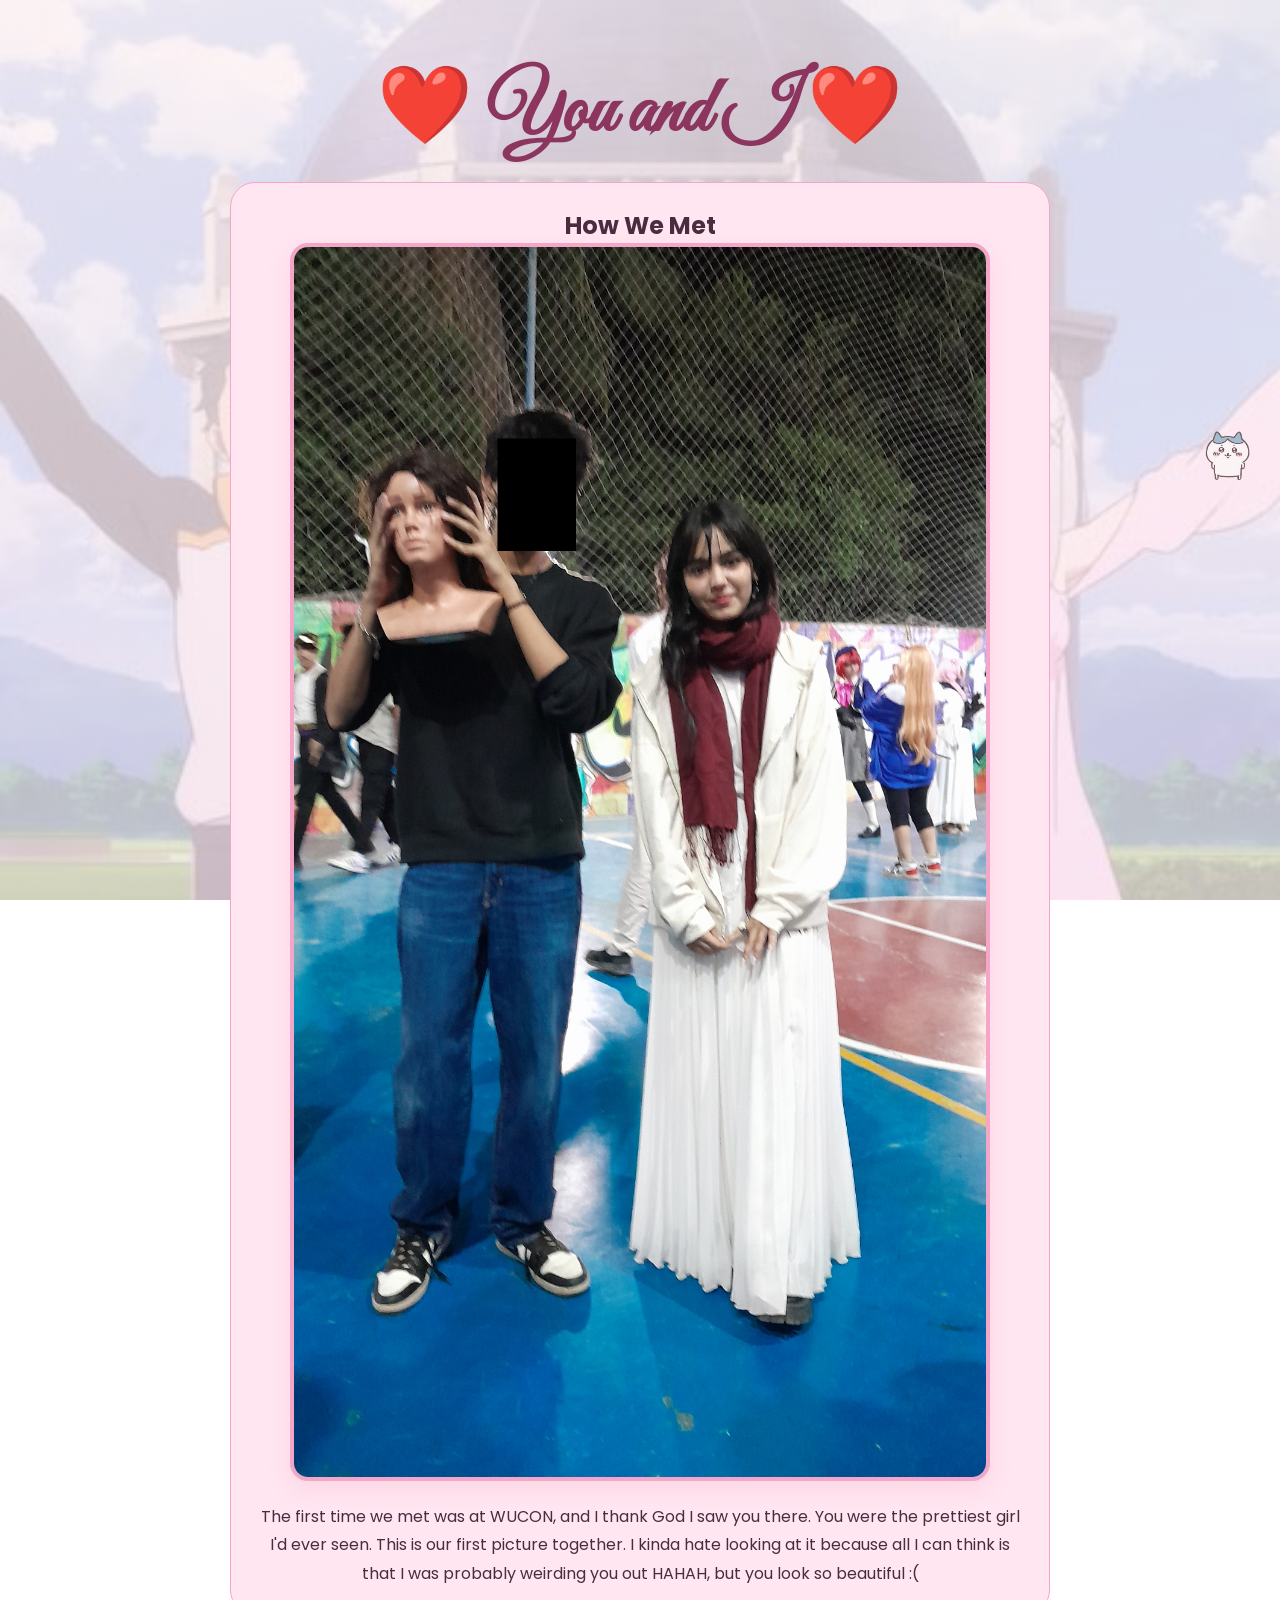
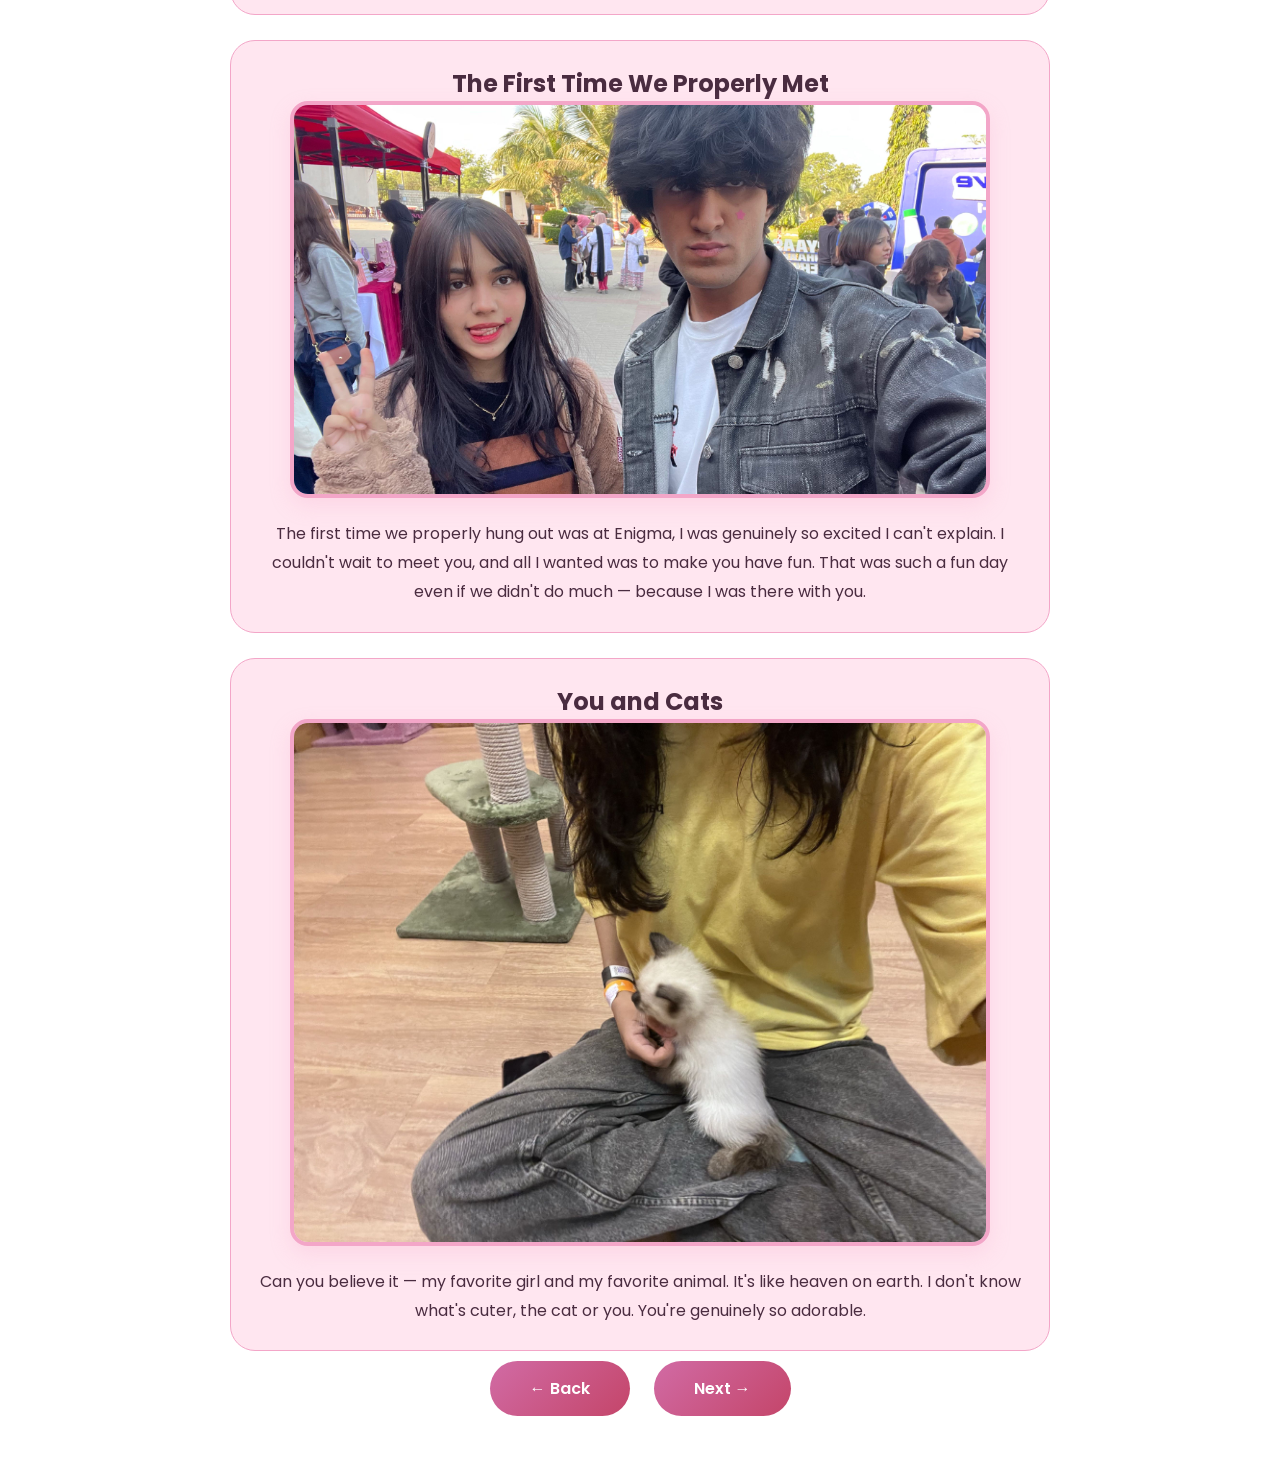
==== page2.html @ 2b9e9f4b "Add files via upload" ====
<!DOCTYPE html>
<html>
<head>
    <title>You and I</title>
    <link rel="stylesheet" href="style.css">
</head>

<body>

<div class="container">

    <h1>❤️ You and I ❤️</h1>

    <!-- SECRET IMAGE -->
<a href="secret.html" class="secret-img">
    <img src="images/hachiware.png" alt="..." />
</a>
    <div class="timeline">

        <!-- CARD 1 -->
        <div class="timeline-card">
            <h2>How We Met</h2>

            <div class="photo-frame">
                <img src="images/us.jpg" alt="Our first picture together">
            </div>

            <p>
                The first time we met was at WUCON, and I thank God I saw you there. You were the prettiest girl I'd ever seen. This is our first picture together. I kinda hate looking at it because all I can think is that I was probably weirding you out HAHAH, but you look so beautiful :(
            </p>
        </div>

        <!-- CARD 2 -->
        <div class="timeline-card">
            <h2>The First Time We Properly Met</h2>

            <div class="photo-frame">
                <img src="images/uss.jpg" alt="Our second picture together">
            </div>

            <p>
                The first time we properly hung out was at Enigma, I was genuinely so excited I can't explain. I couldn't wait to meet you, and all I wanted was to make you have fun. That was such a fun day even if we didn't do much — because I was there with you.
            </p>
        </div>

        <!-- CARD 3 -->
        <div class="timeline-card">
            <h2>You and Cats</h2>

            <div class="photo-frame">
                <img src="images/cat.jpg" alt="You and a cat">
            </div>

            <p>
                Can you believe it — my favorite girl and my favorite animal. It's like heaven on earth. I don't know what's cuter, the cat or you. You're genuinely so adorable.
            </p>
        </div>

    </div>

    <a href="index.html" class="btn">← Back</a>
    <a href="page3.html" class="btn">Next →</a>

</div>

</body>
</html>
---- style.css ----
@import url('https://fonts.googleapis.com/css2?family=Great+Vibes&family=Poppins:wght@300;400;600&display=swap');
@import url('https://fonts.googleapis.com/css2?family=Great+Vibes&family=Poppins:wght@300;400;600&family=Dancing+Script:wght@400;600&display=swap');

*{
margin:0;
padding:0;
box-sizing:border-box;
}

body{
    min-height:100vh;
    overflow-x:hidden;
    font-family:'Poppins',sans-serif;
    color:#4a2c40;

    background:
        linear-gradient(
            rgba(255, 241, 242, 0.75),
            rgba(252, 231, 243, 0.75)
        ),
        url("images/Subaru.jpeg");

    background-size:cover;
    background-position:center;
    background-attachment:fixed;
}

/* =========================
   INDEX PAGE
   ========================= */

.hero{
    display:flex;
    justify-content:center;
    align-items:center;
    min-height:100vh;
}

.glass{
    background:rgba(255, 230, 240, 0.85);
    backdrop-filter:blur(18px);
    padding:40px;
    border-radius:30px;
    max-width:900px;
    text-align:center;

    border:2px solid #f3a6c8;
    box-shadow:0 10px 30px rgba(243, 166, 200, 0.3);
}

.index-photo{
    display:flex;
    justify-content:center;
    align-items:center;

    margin:30px auto;

    background:#ffe6f0;
    border:3px solid #f3a6c8;
    border-radius:25px;

    overflow:hidden;
    width:fit-content;

    box-shadow:0 10px 25px rgba(243, 166, 200, 0.25);
}

.index-photo img{
    display:block;
    width:100%;
    max-width:520px;
    height:auto;
}

/* =========================
   HEADINGS
   ========================= */

h1{
    font-family:'Great Vibes',cursive;
    font-size:4.8rem;
    color:#8b355f;

    display:flex;
    justify-content:center;

    white-space:nowrap;

    margin:20px 0;
}

/* =========================
   BUTTONS
   ========================= */

.btn{
    display:inline-block;
    padding:15px 40px;
    margin:10px;
    background:linear-gradient(135deg,#d16ba5,#c44569);
    color:white;
    text-decoration:none;
    border-radius:50px;
    font-weight:600;
}

/* =========================
   PAGE 2
   ========================= */

/* =========================
   PAGE 2 (SAFE SCOPED FIX)
   ========================= */

.container{
    max-width:900px;
    margin:auto;
    padding:40px;
    text-align:center;
}

.timeline{
    display:flex;
    flex-direction:column;
    gap:25px;
}

.timeline-card{
    background:#ffe6f0;
    padding:25px;
    border-radius:25px;
    border:1px solid #f3a6c8;
}

/* FRAME (FIXED PROPERLY) */
.photo-frame{
    display:inline-block;        /* KEY FIX */
    width:100%;
    max-width:700px;             /* keeps it controlled */
    
    border:4px solid #f3a6c8;
    border-radius:18px;
    overflow:hidden;

    margin:0 auto 15px auto;

    background:#ffe6f0;
    box-shadow:0 8px 20px rgba(243, 166, 200, 0.25);
}

.photo-frame img{
    display:block;               /* removes inline spacing bug */
    width:100%;
    height:auto;                 /* natural ratio */
    object-fit:cover;            /* makes it fill nicely */
}

/* TEXT */
.timeline-card p{
    line-height:1.8;
}

/* =========================
   SECRET IMAGE (PAGE 2)
   ========================= */

/* =========================
   SECRET IMAGE (FINAL FIX)
   ========================= */

/* =========================
   SECRET IMAGE (PROPER CENTER FIX)
   ========================= */

.secret-img{
    position: absolute;
    right: 20px;
    top: 50%;
    transform: translateY(-50%); /* FIXED CENTERING */

    width: 65px;  /* slightly smaller like you wanted */

    display: flex;
    align-items: center;
    justify-content: center;

    z-index: 10;
    opacity: 0.7;

    transition: all 0.3s ease;
}

.secret-img img{
    width: 100%;
    height: auto;
    display: block;

    margin: 0 auto; /* forces perfect centering inside box */

    border-radius: 12px;
    border: 2px solid #f3a6c8;
}

.secret-img:hover{
    opacity: 1;
    transform: translateY(-50%) scale(1.15);
}
/* =========================
   PAGE 3
   ========================= */

.gallery{
    display:grid;
    grid-template-columns:repeat(2, 1fr);
    gap:25px;
}

.memory-card{
    background:#ffe6f0;
    padding:25px;
    border-radius:25px;
    border:1px solid #f3a6c8;
}

.gallery .story-photo{
    width:100%;
    height:360px;
    object-fit:cover;
    border:3px solid #f3a6c8;
    border-radius:16px;
    margin-bottom:15px;
}

/* CENTERED 5th CARD */
.center-card{
    grid-column: 1 / -1;   /* spans full width */
    justify-self: center;  /* centers the card */
    max-width: 500px;      /* keeps it smaller than the grid */
}
/* =========================
   PAGE 4 ENVELOPE
   ========================= */

.envelope{
    display:flex;
    justify-content:center;
    align-items:center;
    margin-top:30px;
}

.envelope-box{
    position:relative;
    width:520px;
    height:360px;

    background:#ffe6f0;
    border:2px solid #f3a6c8;
    border-radius:20px;

    overflow:hidden;
    cursor:pointer;
}

.flap{
    position:absolute;
    top:0;
    left:0;

    width:100%;
    height:100%;

    background:#f3a6c8;
    clip-path:polygon(0 0, 100% 0, 50% 55%);
    transform-origin:top;
    transition:0.8s ease;
    z-index:3;
}

.seal{
    position:absolute;
    top:140px;
    left:50%;
    transform:translateX(-50%);
    width:45px;
    height:45px;
    background:#c44569;
    border-radius:50%;
    display:flex;
    align-items:center;
    justify-content:center;
    color:white;
    font-size:20px;
    z-index:4;
}

.front{
    position:absolute;
    bottom:15px;
    width:100%;
    text-align:center;
    color:#8b355f;
}

.paper{
    position:absolute;
    top:0;
    left:0;
    width:100%;
    height:100%;
    background:white;
    padding:25px;
    text-align:center;
    opacity:0;
    transform:scale(0.95);
    transition:0.8s ease;
    overflow-y:auto;
}

.envelope-box.open .flap{
    transform:rotateX(180deg);
}

.envelope-box.open .paper{
    opacity:1;
    transform:scale(1);
}

.envelope-box.open .front{
    opacity:0;
}

.envelope-box.open .seal{
    opacity:0;
    transform:scale(0.5);
}

p{
    line-height:1.8;
}

.letter .btn{
    margin-top:25px;
}

/* =========================
   LETTER SOFT PINK UPGRADE
   ========================= */

.paper{
    background: #fff0f6; /* soft pink instead of pure white */
}

/* text spacing (optional but makes it cleaner) */
.paper p{
    margin-top:15px;
}

/* IMAGE INSIDE LETTER (PINK FRAME) */
.paper img{
    display:block;
    max-width:100%;
    width:auto;
    height:auto;

    margin:15px auto;

    border:4px solid #f3a6c8;
    border-radius:16px;

    background:#ffe6f0;

    padding:0;              /* 🔥 removes extra “fake frame size” */
    box-sizing:border-box;  /* keeps border tight */

    box-shadow:0 8px 20px rgba(243, 166, 200, 0.25);
}

/* =========================
   PAGE 4 IMAGE FIX (LETTER)
   ========================= */

.paper img{
    max-width:100%;
    width:100%;
    height:auto;
    display:block;
    margin:0 auto;
}
/* =========================
   PAGE 3 TITLE CENTER FIX
   ========================= */

/* =========================
   UNIVERSAL CARD GLOW + HOVER POP
   ========================= */

.timeline-card,
.memory-card,
.glass,
.envelope-box{
    transition: transform 0.3s ease, box-shadow 0.3s ease;
}

/* hover effect */
.timeline-card:hover,
.memory-card:hover,
.glass:hover,
.envelope-box:hover{
    transform: translateY(-6px) scale(1.02);
    box-shadow: 0 15px 35px rgba(243, 166, 200, 0.45);
}

.secret-img img{
    border: none;
    border-radius: 0;
    box-shadow: none;
}

.btn{
    transition: all 0.3s ease;
}

.btn:hover{
    transform: translateY(-3px) scale(1.05);
    box-shadow: 0 10px 20px rgba(193, 69, 105, 0.35);
}

/* =========================
   ENVELOPE SCROLLBAR (PINK + HEART)
   ========================= */

.paper{
    scrollbar-width: thin;                 /* Firefox */
    scrollbar-color: #f3a6c8 #ffe6f0;      /* thumb + track */
}

/* Firefox */
.paper{
    scrollbar-width: thin;
    scrollbar-color: #c44569 #ffe6f0;
}

/* Chrome / Edge / Safari */
.paper::-webkit-scrollbar{
    width: 10px;
}

.paper::-webkit-scrollbar-track{
    background: #ffe6f0;
    border-radius: 10px;
}

.paper::-webkit-scrollbar-thumb{
    background: linear-gradient(180deg, #f3a6c8, #c44569);
    border-radius: 10px;
    border: 2px solid #ffe6f0;
}

.paper::-webkit-scrollbar-thumb:hover{
    background: linear-gradient(180deg, #ff9ecb, #b63a5c);
}
/* Envelope letter handwriting style */
.paper{
    position: absolute;
    top: 0;
    left: 0;
    width: 100%;
    height: 100%;

    background: #fff0f6;

    padding: 25px;
    text-align: center;

    opacity: 0;
    transform: scale(0.95);
    transition: 0.8s ease;

    overflow-y: auto;

    font-family: 'Dancing Script', cursive;
    font-size: 1.3rem;
    line-height: 1.9;
    color: #6b2c4a;

    z-index: 1;
}

/* ===== GLOBAL SCROLLBAR (Chrome / Edge / Safari) ===== */

::-webkit-scrollbar{
    width: 10px;
}

::-webkit-scrollbar-track{
    background: #ffe6f0;
}

::-webkit-scrollbar-thumb{
    background: linear-gradient(180deg, #f3a6c8, #c44569);
    border-radius: 10px;
    border: 2px solid #ffe6f0;
}

::-webkit-scrollbar-thumb:hover{
    background: linear-gradient(180deg, #ff9ecb, #b63a5c);
}
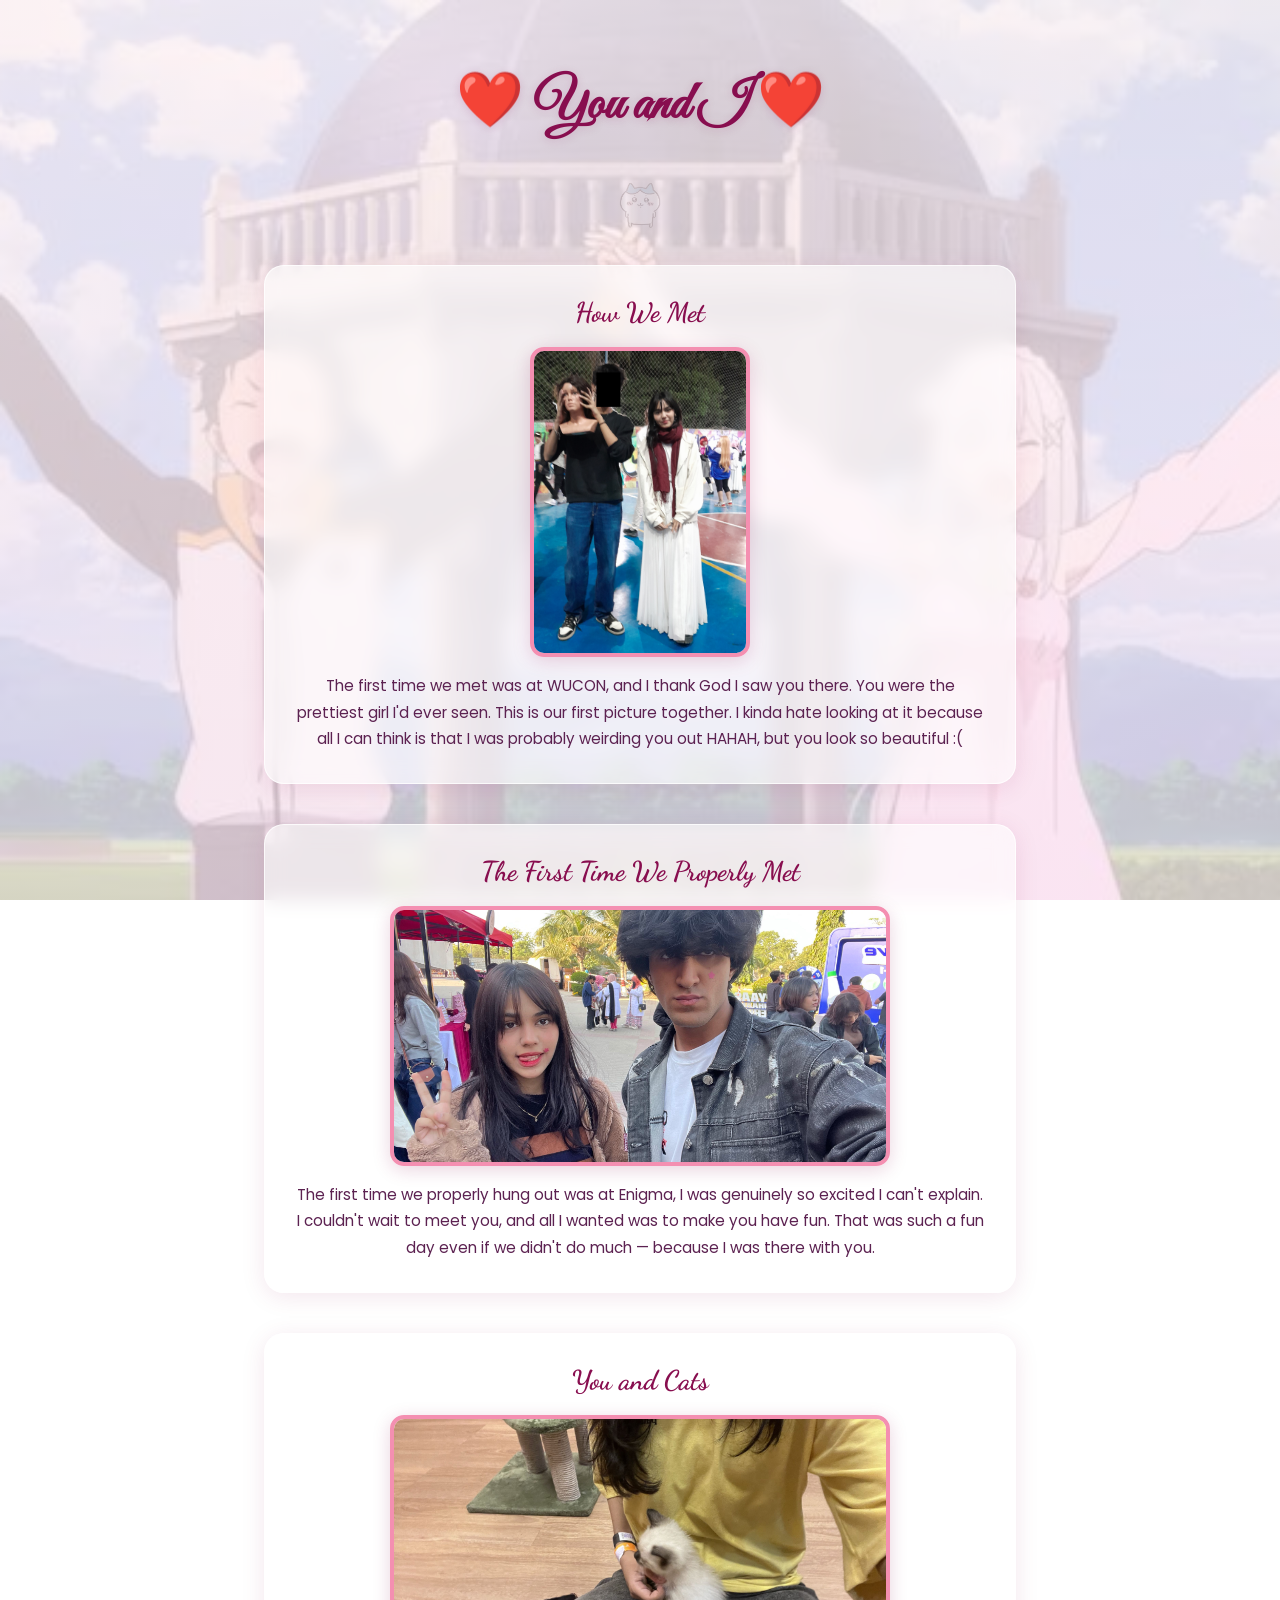
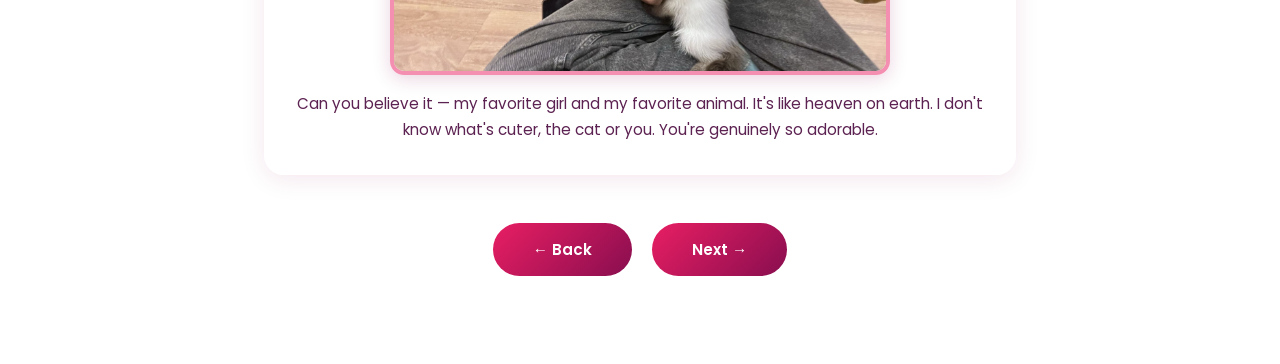
==== commit 09788d7a: "Add files via upload" ====
--- a/page2.html
+++ b/page2.html
@@ -11,17 +11,17 @@
 
     <h1>❤️ You and I ❤️</h1>
 
-    <!-- SECRET IMAGE -->
-<a href="secret.html" class="secret-img">
-    <img src="images/hachiware.png" alt="..." />
-</a>
+    <a href="secret.html" class="secret-img">
+        <img src="images/hachiware.png" alt="..." />
+    </a>
+
     <div class="timeline">
 
         <!-- CARD 1 -->
         <div class="timeline-card">
             <h2>How We Met</h2>
 
-            <div class="photo-frame">
+            <div class="photo-frame portrait">
                 <img src="images/us.jpg" alt="Our first picture together">
             </div>
 
@@ -34,7 +34,7 @@
         <div class="timeline-card">
             <h2>The First Time We Properly Met</h2>
 
-            <div class="photo-frame">
+            <div class="photo-frame landscape">
                 <img src="images/uss.jpg" alt="Our second picture together">
             </div>
 
@@ -47,7 +47,7 @@
         <div class="timeline-card">
             <h2>You and Cats</h2>
 
-            <div class="photo-frame">
+            <div class="photo-frame landscape">
                 <img src="images/cat.jpg" alt="You and a cat">
             </div>
 
--- a/style.css
+++ b/style.css
@@ -1,507 +1,676 @@
-@import url('https://fonts.googleapis.com/css2?family=Great+Vibes&family=Poppins:wght@300;400;600&display=swap');
-@import url('https://fonts.googleapis.com/css2?family=Great+Vibes&family=Poppins:wght@300;400;600&family=Dancing+Script:wght@400;600&display=swap');
-
-*{
-margin:0;
-padding:0;
-box-sizing:border-box;
-}
-
-body{
-    min-height:100vh;
-    overflow-x:hidden;
-    font-family:'Poppins',sans-serif;
-    color:#4a2c40;
-
-    background:
-        linear-gradient(
-            rgba(255, 241, 242, 0.75),
-            rgba(252, 231, 243, 0.75)
-        ),
-        url("images/Subaru.jpeg");
-
-    background-size:cover;
-    background-position:center;
-    background-attachment:fixed;
-}
-
-/* =========================
-   INDEX PAGE
-   ========================= */
-
-.hero{
-    display:flex;
-    justify-content:center;
-    align-items:center;
-    min-height:100vh;
-}
-
-.glass{
-    background:rgba(255, 230, 240, 0.85);
-    backdrop-filter:blur(18px);
-    padding:40px;
-    border-radius:30px;
-    max-width:900px;
-    text-align:center;
-
-    border:2px solid #f3a6c8;
-    box-shadow:0 10px 30px rgba(243, 166, 200, 0.3);
-}
-
-.index-photo{
-    display:flex;
-    justify-content:center;
-    align-items:center;
-
-    margin:30px auto;
-
-    background:#ffe6f0;
-    border:3px solid #f3a6c8;
-    border-radius:25px;
-
-    overflow:hidden;
-    width:fit-content;
-
-    box-shadow:0 10px 25px rgba(243, 166, 200, 0.25);
-}
-
-.index-photo img{
-    display:block;
-    width:100%;
-    max-width:520px;
-    height:auto;
-}
-
-/* =========================
-   HEADINGS
-   ========================= */
-
-h1{
-    font-family:'Great Vibes',cursive;
-    font-size:4.8rem;
-    color:#8b355f;
-
-    display:flex;
-    justify-content:center;
-
-    white-space:nowrap;
-
-    margin:20px 0;
-}
-
-/* =========================
-   BUTTONS
-   ========================= */
-
-.btn{
-    display:inline-block;
-    padding:15px 40px;
-    margin:10px;
-    background:linear-gradient(135deg,#d16ba5,#c44569);
-    color:white;
-    text-decoration:none;
-    border-radius:50px;
-    font-weight:600;
-}
-
-/* =========================
-   PAGE 2
-   ========================= */
-
-/* =========================
-   PAGE 2 (SAFE SCOPED FIX)
-   ========================= */
-
-.container{
-    max-width:900px;
-    margin:auto;
-    padding:40px;
-    text-align:center;
-}
-
-.timeline{
-    display:flex;
-    flex-direction:column;
-    gap:25px;
-}
-
-.timeline-card{
-    background:#ffe6f0;
-    padding:25px;
-    border-radius:25px;
-    border:1px solid #f3a6c8;
-}
-
-/* FRAME (FIXED PROPERLY) */
-.photo-frame{
-    display:inline-block;        /* KEY FIX */
-    width:100%;
-    max-width:700px;             /* keeps it controlled */
-    
-    border:4px solid #f3a6c8;
-    border-radius:18px;
-    overflow:hidden;
-
-    margin:0 auto 15px auto;
-
-    background:#ffe6f0;
-    box-shadow:0 8px 20px rgba(243, 166, 200, 0.25);
-}
-
-.photo-frame img{
-    display:block;               /* removes inline spacing bug */
-    width:100%;
-    height:auto;                 /* natural ratio */
-    object-fit:cover;            /* makes it fill nicely */
-}
-
-/* TEXT */
-.timeline-card p{
-    line-height:1.8;
-}
-
-/* =========================
-   SECRET IMAGE (PAGE 2)
-   ========================= */
-
-/* =========================
-   SECRET IMAGE (FINAL FIX)
-   ========================= */
-
-/* =========================
-   SECRET IMAGE (PROPER CENTER FIX)
-   ========================= */
-
-.secret-img{
-    position: absolute;
+@import url('https://fonts.googleapis.com/css2?family=Great+Vibes&family=Dancing+Script:wght@500;700&family=Poppins:wght@400;600&display=swap');
+
+* { margin: 0; padding: 0; box-sizing: border-box; }
+
+body {
+  min-height: 100vh;
+  overflow-x: hidden;
+  font-family: 'Poppins', sans-serif;
+  color: #4a2c40;
+  background:
+    linear-gradient(rgba(255,241,242,0.78), rgba(252,231,243,0.78)),
+    url("images/Subaru.jpeg");
+  background-size: cover;
+  background-position: center;
+  background-attachment: fixed;
+}
+
+/* ── HERO (index + page5) ── */
+.hero {
+  min-height: 100vh;
+  display: flex;
+  align-items: center;
+  justify-content: center;
+}
+
+.glass {
+  background: rgba(255, 255, 255, 0.55);
+  backdrop-filter: blur(14px);
+  border: 1.5px solid rgba(255,255,255,0.7);
+  border-radius: 24px;
+  padding: 48px 52px;
+  max-width: 480px;
+  width: 90%;
+  text-align: center;
+  box-shadow: 0 8px 40px rgba(136,14,79,0.13);
+  display: flex;
+  flex-direction: column;
+  align-items: center;
+  gap: 20px;
+  transition: transform 0.3s ease, box-shadow 0.3s ease;
+}
+
+.glass:hover {
+  transform: translateY(-6px);
+  box-shadow: 0 12px 40px rgba(136,14,79,0.22), 0 0 30px rgba(233,30,99,0.12);
+}
+
+.glass h1 {
+  font-family: 'Great Vibes', cursive;
+  font-size: 3.2rem;
+  color: #880e4f;
+  text-shadow: 0 2px 10px rgba(136,14,79,0.15);
+  white-space: nowrap;
+}
+
+.glass h2 {
+  font-family: 'Dancing Script', cursive;
+  font-size: 1.5rem;
+  color: #c2185b;
+}
+
+.glass p {
+  font-size: 1rem;
+  line-height: 1.7;
+  color: #5c2251;
+}
+
+.quote {
+  font-family: 'Dancing Script', cursive;
+  font-size: 1.3rem;
+  color: #880e4f;
+}
+
+/* index center photo */
+.index-photo {
+  width: 200px;
+  height: 200px;
+  border-radius: 50%;
+  overflow: hidden;
+  border: 4px solid #f48fb1;
+  box-shadow: 0 4px 20px rgba(136,14,79,0.2);
+}
+
+.index-photo img {
+  width: 100%;
+  height: 100%;
+  object-fit: cover;
+}
+
+/* ── CONTAINER (page2, page3) ── */
+.container {
+  max-width: 800px;
+  margin: 0 auto;
+  padding: 40px 24px 80px;
+  text-align: center;
+}
+
+.container h1 {
+  font-family: 'Great Vibes', cursive;
+  font-size: 3.4rem;
+  color: #880e4f;
+  margin-bottom: 30px;
+  text-shadow: 0 2px 10px rgba(136,14,79,0.15);
+}
+
+/* ── TIMELINE (page2) ── */
+.timeline {
+  display: flex;
+  flex-direction: column;
+  gap: 40px;
+  margin-bottom: 40px;
+}
+
+.timeline-card {
+  background: rgba(255,255,255,0.6);
+  backdrop-filter: blur(10px);
+  border: 1.5px solid rgba(255,255,255,0.75);
+  border-radius: 20px;
+  padding: 30px;
+  box-shadow: 0 4px 24px rgba(136,14,79,0.1);
+  text-align: center;
+  transition: transform 0.3s ease, box-shadow 0.3s ease;
+}
+
+.timeline-card:hover {
+  transform: translateY(-6px);
+  box-shadow: 0 12px 40px rgba(136,14,79,0.22), 0 0 30px rgba(233,30,99,0.12);
+}
+
+.timeline-card h2 {
+  font-family: 'Dancing Script', cursive;
+  font-size: 1.7rem;
+  color: #880e4f;
+  margin-bottom: 18px;
+}
+
+.timeline-card p {
+  font-size: 0.95rem;
+  line-height: 1.75;
+  color: #5c2251;
+  margin-top: 16px;
+}
+
+/* portrait frame — tall images (us.jpg) */
+.photo-frame.portrait {
+  width: 220px;
+  height: 310px;
+  margin: 0 auto;
+  border-radius: 14px;
+  overflow: hidden;
+  border: 4px solid #f48fb1;
+  box-shadow: 0 4px 18px rgba(136,14,79,0.18);
+}
+
+/* landscape frame — wide images (uss.jpg, cat.jpg) */
+.photo-frame.landscape {
+  width: 100%;
+  max-width: 500px;
+  height: 260px;
+  margin: 0 auto;
+  border-radius: 14px;
+  overflow: hidden;
+  border: 4px solid #f48fb1;
+  box-shadow: 0 4px 18px rgba(136,14,79,0.18);
+}
+
+.photo-frame img {
+  width: 100%;
+  height: 100%;
+  object-fit: cover;
+}
+
+/* secret hachiware link */
+.secret-img {
+  display: block;
+  margin: 0 auto 28px;
+  width: 60px;
+  opacity: 0.15;
+  transition: opacity 0.3s;
+}
+.secret-img:hover { opacity: 0.5; }
+.secret-img img { width: 100%; }
+
+/* ── GALLERY (page3) ── */
+.gallery {
+  display: grid;
+  grid-template-columns: repeat(2, 1fr);
+  gap: 28px;
+  margin-bottom: 40px;
+}
+
+.memory-card {
+  background: rgba(255,255,255,0.6);
+  backdrop-filter: blur(10px);
+  border: 1.5px solid rgba(255,255,255,0.75);
+  border-radius: 20px;
+  padding: 20px;
+  box-shadow: 0 4px 24px rgba(136,14,79,0.1);
+  text-align: center;
+  display: flex;
+  flex-direction: column;
+  align-items: center;
+  gap: 14px;
+  transition: transform 0.3s ease, box-shadow 0.3s ease;
+}
+
+.memory-card:hover {
+  transform: translateY(-6px);
+  box-shadow: 0 12px 40px rgba(136,14,79,0.22), 0 0 30px rgba(233,30,99,0.12);
+}
+
+.center-card {
+  grid-column: 1 / -1;
+}
+
+.story-photo {
+  width: 100%;
+  max-width: 260px;
+  height: 300px;
+  object-fit: cover;
+  object-position: top;
+  border-radius: 12px;
+  border: 3px solid #f48fb1;
+  box-shadow: 0 4px 14px rgba(136,14,79,0.15);
+  display: block;
+  margin: 0 auto;
+}
+
+.center-card .story-photo {
+  max-width: 420px;
+  height: 420px;
+}
+
+.memory-card p {
+  font-size: 0.9rem;
+  line-height: 1.7;
+  color: #5c2251;
+}
+
+/* ── SHARED H1 (page4) ── */
+h1 {
+  font-family: 'Great Vibes', cursive;
+  font-size: 4.8rem;
+  color: #880e4f;
+  text-align: center;
+  margin: 28px 0 0;
+  text-shadow: 0 2px 10px rgba(136,14,79,0.15);
+}
+
+/* ── BUTTONS ── */
+.btn {
+  display: inline-block;
+  padding: 15px 40px;
+  margin: 8px;
+  background: linear-gradient(135deg, #e91e63, #880e4f);
+  color: white;
+  text-decoration: none;
+  border-radius: 50px;
+  font-weight: 600;
+  font-size: 0.95rem;
+  transition: transform 0.2s, box-shadow 0.2s;
+}
+.btn:hover {
+  transform: translateY(-3px);
+  box-shadow: 0 10px 24px rgba(136,14,79,0.35);
+}
+
+/* ── PAGE 4 ENVELOPE ── */
+.scene {
+  display: flex;
+  flex-direction: column;
+  align-items: center;
+  margin-top: 360px;
+  margin-bottom: 60px;
+}
+
+.env-outer {
+  position: relative;
+  width: 480px;
+  height: 300px;
+  cursor: pointer;
+  overflow: hidden;
+}
+
+.letter {
+  position: absolute;
+  left: 30px;
+  right: 30px;
+  bottom: 0;
+  height: 380px;
+  z-index: 1;
+  transform: translateY(calc(100% - 300px));
+  transition: none;
+  border-radius: 5px 5px 0 0;
+  background: #fffdf7;
+  box-shadow: 0 -2px 20px rgba(0,0,0,0.12);
+  overflow: hidden;
+}
+
+.letter.animating {
+  transition: transform 1s cubic-bezier(0.34, 1.1, 0.64, 1);
+}
+
+.letter::before {
+  content: '';
+  position: absolute;
+  inset: 0;
+  background-image: repeating-linear-gradient(
+    transparent 0px, transparent 31px,
+    #e8d5e8 31px, #e8d5e8 32px
+  );
+  background-position: 0 44px;
+  pointer-events: none;
+}
+
+.letter::after {
+  content: '';
+  position: absolute;
+  top: 0; bottom: 0; left: 52px;
+  width: 1.5px;
+  background: rgba(233,30,99,0.18);
+  pointer-events: none;
+}
+
+.letter-content {
+  position: absolute;
+  inset: 0;
+  padding: 18px 20px 20px 64px;
+  font-family: 'Dancing Script', cursive;
+  font-size: 16.5px;
+  line-height: 2;
+  color: #4a1942;
+  display: flex;
+  flex-direction: column;
+  gap: 8px;
+}
+
+.letter-content .salutation {
+  font-size: 22px;
+  font-weight: 700;
+  color: #880e4f;
+  line-height: 1.4;
+}
+
+.letter-content .body {
+  font-size: 16px;
+  line-height: 2;
+  color: #5c2251;
+}
+
+.letter-content .sign {
+  font-size: 18px;
+  font-weight: 700;
+  color: #880e4f;
+  margin-top: 4px;
+}
+
+.letter-photo {
+  width: 110px;
+  height: 95px;
+  border-radius: 8px;
+  border: 3px solid #f48fb1;
+  object-fit: cover;
+  align-self: center;
+  box-shadow: 0 4px 12px rgba(136,14,79,0.2);
+}
+
+.env-body {
+  position: absolute;
+  inset: 0;
+  z-index: 2;
+  border-radius: 6px;
+  background: linear-gradient(170deg, #f7efe0 0%, #eee0c5 50%, #e4d0a8 100%);
+  box-shadow:
+    0 4px 0 #c8a96e,
+    0 8px 0 #b8944e,
+    0 12px 40px rgba(0,0,0,0.25),
+    0 30px 70px rgba(0,0,0,0.12),
+    inset 0 1px 0 rgba(255,255,255,0.6);
+}
+
+.env-body::before {
+  content: '';
+  position: absolute;
+  inset: 0;
+  border-radius: 6px;
+  background:
+    linear-gradient(135deg, transparent 49%, rgba(0,0,0,0.055) 49%, rgba(0,0,0,0.055) 51%, transparent 51%),
+    linear-gradient(225deg, transparent 49%, rgba(0,0,0,0.055) 49%, rgba(0,0,0,0.055) 51%, transparent 51%);
+  pointer-events: none;
+}
+
+.env-left {
+  position: absolute;
+  top: 0; left: 0; bottom: 0;
+  width: 0; height: 0;
+  border-top: 150px solid transparent;
+  border-bottom: 150px solid transparent;
+  border-left: 205px solid rgba(200,170,100,0.25);
+  z-index: 1;
+}
+.env-right {
+  position: absolute;
+  top: 0; right: 0; bottom: 0;
+  width: 0; height: 0;
+  border-top: 150px solid transparent;
+  border-bottom: 150px solid transparent;
+  border-right: 205px solid rgba(160,130,70,0.2);
+  z-index: 1;
+}
+.env-bottom {
+  position: absolute;
+  bottom: 0; left: 0;
+  width: 0; height: 0;
+  border-left: 240px solid transparent;
+  border-right: 240px solid transparent;
+  border-bottom: 165px solid rgba(180,145,80,0.3);
+  z-index: 1;
+}
+
+.stamp {
+  position: absolute;
+  top: 12px; right: 14px;
+  width: 48px; height: 56px;
+  background: linear-gradient(135deg, #fce4ec, #f8bbd0);
+  border: 2.5px solid #f48fb1;
+  border-radius: 2px;
+  display: flex;
+  align-items: center;
+  justify-content: center;
+  font-size: 22px;
+  z-index: 3;
+  box-shadow: inset 0 0 0 3px rgba(255,255,255,0.75), 0 1px 4px rgba(0,0,0,0.15);
+}
+.stamp::before {
+  content: '';
+  position: absolute;
+  inset: -6px;
+  border: 5px dotted rgba(244,143,177,0.45);
+  border-radius: 3px;
+}
+
+.flap {
+  position: absolute;
+  top: 0; left: 0;
+  width: 100%;
+  height: 175px;
+  z-index: 4;
+  transform-origin: top center;
+  transition: transform 0.7s cubic-bezier(0.4, 0, 0.2, 1), opacity 0.7s ease;
+}
+
+.flap-face {
+  position: absolute;
+  inset: 0;
+  clip-path: polygon(0 0, 100% 0, 50% 100%);
+}
+
+.flap-front {
+  background: linear-gradient(165deg, #f0e4c4 0%, #e8d8a8 60%, #dcc888 100%);
+}
+
+.flap-back { display: none; }
+
+.seal {
+  position: absolute;
+  top: 150px;
+  left: 50%;
+  transform: translateX(-50%);
+  width: 56px; height: 56px;
+  background: radial-gradient(circle at 38% 35%, #e91e63, #880e4f);
+  border-radius: 50%;
+  display: flex;
+  align-items: center;
+  justify-content: center;
+  font-size: 24px;
+  z-index: 5;
+  box-shadow: 0 4px 14px rgba(136,14,79,0.5), 0 0 0 3px rgba(136,14,79,0.18);
+  transition: transform 0.35s ease, opacity 0.3s ease;
+}
+
+.env-outer.open .flap {
+  transform: scaleY(0);
+  opacity: 0;
+}
+
+.env-outer.open .seal {
+  transform: translateX(-50%) scale(0.2) translateY(-30px) rotate(25deg);
+  opacity: 0;
+}
+
+@keyframes shake {
+  0%,100% { transform: rotate(0); }
+  20% { transform: rotate(-1.8deg) translateX(-5px); }
+  40% { transform: rotate(1.8deg) translateX(5px); }
+  60% { transform: rotate(-1deg) translateX(-3px); }
+  80% { transform: rotate(1deg) translateX(3px); }
+}
+.env-outer.shaking { animation: shake 0.45s ease; }
+
+.hint {
+  margin-top: 24px;
+  font-family: 'Dancing Script', cursive;
+  font-size: 19px;
+  color: #880e4f;
+  opacity: 0.75;
+  transition: opacity 0.4s;
+  user-select: none;
+}
+
+.nav {
+  margin-top: 40px;
+  text-align: center;
+  display: flex;
+  justify-content: center;
+  gap: 12px;
+}
+
+/* ── SCROLLBAR ── */
+::-webkit-scrollbar { width: 10px; }
+::-webkit-scrollbar-track { background: #fce4ec; }
+::-webkit-scrollbar-thumb {
+  background: linear-gradient(180deg, #f48fb1, #880e4f);
+  border-radius: 10px;
+  border: 2px solid #fce4ec;
+}
+
+/* ── MOBILE RESPONSIVE ── */
+@media (max-width: 600px) {
+
+  /* GLASS CARD (index + page5) */
+  .glass {
+    padding: 32px 24px;
+    max-width: 95%;
+  }
+  .glass h1 {
+    font-size: 2.4rem;
+    white-space: normal;
+  }
+  .glass h2 {
+    font-size: 1.2rem;
+  }
+
+  /* INDEX PHOTO */
+  .index-photo {
+    width: 160px;
+    height: 160px;
+  }
+
+  /* CONTAINER (page2, page3) */
+  .container {
+    padding: 28px 16px 60px;
+  }
+  .container h1 {
+    font-size: 2.4rem;
+    margin-bottom: 20px;
+  }
+
+  /* TIMELINE CARDS (page2) */
+  .timeline-card h2 {
+    font-size: 1.4rem;
+  }
+  .photo-frame.portrait {
+    width: 180px;
+    height: 250px;
+  }
+  .photo-frame.landscape {
+    height: 200px;
+  }
+
+  /* GALLERY (page3) */
+  .gallery {
+    grid-template-columns: 1fr;
+    gap: 20px;
+  }
+  .center-card {
+    grid-column: 1;
+  }
+  .story-photo {
+    max-width: 100%;
+    height: 260px;
+  }
+  .center-card .story-photo {
+    max-width: 100%;
+    height: 300px;
+  }
+
+  /* PAGE 4 ENVELOPE */
+  h1 {
+    font-size: 3rem;
+    margin: 20px 16px 0;
+  }
+  .scene {
+    margin-top: 260px;
+    margin-bottom: 40px;
+    padding: 0 16px;
+  }
+  .env-outer {
+    width: 320px;
+    height: 200px;
+  }
+  .letter {
+    left: 20px;
     right: 20px;
-    top: 50%;
-    transform: translateY(-50%); /* FIXED CENTERING */
-
-    width: 65px;  /* slightly smaller like you wanted */
-
-    display: flex;
+    height: 320px;
+    transform: translateY(calc(100% - 200px));
+  }
+  .env-left {
+    border-top-width: 100px;
+    border-bottom-width: 100px;
+    border-left-width: 136px;
+  }
+  .env-right {
+    border-top-width: 100px;
+    border-bottom-width: 100px;
+    border-right-width: 136px;
+  }
+  .env-bottom {
+    border-left-width: 160px;
+    border-right-width: 160px;
+    border-bottom-width: 110px;
+  }
+  .flap {
+    height: 116px;
+  }
+  .seal {
+    top: 100px;
+    width: 44px;
+    height: 44px;
+    font-size: 20px;
+  }
+  .letter-content {
+    padding: 14px 14px 14px 20px;
+    font-size: 14px;
+    line-height: 1.8;
+  }
+  .letter-content .salutation {
+    font-size: 18px;
+  }
+  .letter-content .body {
+    font-size: 13.5px;
+  }
+  .letter::after { display: none; }
+  .letter::before { background-position: 0 36px; }
+  .letter-photo {
+    width: 90px;
+    height: 76px;
+  }
+  .nav {
+    flex-direction: column;
     align-items: center;
-    justify-content: center;
-
-    z-index: 10;
-    opacity: 0.7;
-
-    transition: all 0.3s ease;
-}
-
-.secret-img img{
-    width: 100%;
-    height: auto;
-    display: block;
-
-    margin: 0 auto; /* forces perfect centering inside box */
-
-    border-radius: 12px;
-    border: 2px solid #f3a6c8;
-}
-
-.secret-img:hover{
-    opacity: 1;
-    transform: translateY(-50%) scale(1.15);
-}
-/* =========================
-   PAGE 3
-   ========================= */
-
-.gallery{
-    display:grid;
-    grid-template-columns:repeat(2, 1fr);
-    gap:25px;
-}
-
-.memory-card{
-    background:#ffe6f0;
-    padding:25px;
-    border-radius:25px;
-    border:1px solid #f3a6c8;
-}
-
-.gallery .story-photo{
-    width:100%;
-    height:360px;
-    object-fit:cover;
-    border:3px solid #f3a6c8;
-    border-radius:16px;
-    margin-bottom:15px;
-}
-
-/* CENTERED 5th CARD */
-.center-card{
-    grid-column: 1 / -1;   /* spans full width */
-    justify-self: center;  /* centers the card */
-    max-width: 500px;      /* keeps it smaller than the grid */
-}
-/* =========================
-   PAGE 4 ENVELOPE
-   ========================= */
-
-.envelope{
-    display:flex;
-    justify-content:center;
-    align-items:center;
-    margin-top:30px;
-}
-
-.envelope-box{
-    position:relative;
-    width:520px;
-    height:360px;
-
-    background:#ffe6f0;
-    border:2px solid #f3a6c8;
-    border-radius:20px;
-
-    overflow:hidden;
-    cursor:pointer;
-}
-
-.flap{
-    position:absolute;
-    top:0;
-    left:0;
-
-    width:100%;
-    height:100%;
-
-    background:#f3a6c8;
-    clip-path:polygon(0 0, 100% 0, 50% 55%);
-    transform-origin:top;
-    transition:0.8s ease;
-    z-index:3;
-}
-
-.seal{
-    position:absolute;
-    top:140px;
-    left:50%;
-    transform:translateX(-50%);
-    width:45px;
-    height:45px;
-    background:#c44569;
-    border-radius:50%;
-    display:flex;
-    align-items:center;
-    justify-content:center;
-    color:white;
-    font-size:20px;
-    z-index:4;
-}
-
-.front{
-    position:absolute;
-    bottom:15px;
-    width:100%;
-    text-align:center;
-    color:#8b355f;
-}
-
-.paper{
-    position:absolute;
-    top:0;
-    left:0;
-    width:100%;
-    height:100%;
-    background:white;
-    padding:25px;
-    text-align:center;
-    opacity:0;
-    transform:scale(0.95);
-    transition:0.8s ease;
-    overflow-y:auto;
-}
-
-.envelope-box.open .flap{
-    transform:rotateX(180deg);
-}
-
-.envelope-box.open .paper{
-    opacity:1;
-    transform:scale(1);
-}
-
-.envelope-box.open .front{
-    opacity:0;
-}
-
-.envelope-box.open .seal{
-    opacity:0;
-    transform:scale(0.5);
-}
-
-p{
-    line-height:1.8;
-}
-
-.letter .btn{
-    margin-top:25px;
-}
-
-/* =========================
-   LETTER SOFT PINK UPGRADE
-   ========================= */
-
-.paper{
-    background: #fff0f6; /* soft pink instead of pure white */
-}
-
-/* text spacing (optional but makes it cleaner) */
-.paper p{
-    margin-top:15px;
-}
-
-/* IMAGE INSIDE LETTER (PINK FRAME) */
-.paper img{
-    display:block;
-    max-width:100%;
-    width:auto;
-    height:auto;
-
-    margin:15px auto;
-
-    border:4px solid #f3a6c8;
-    border-radius:16px;
-
-    background:#ffe6f0;
-
-    padding:0;              /* 🔥 removes extra “fake frame size” */
-    box-sizing:border-box;  /* keeps border tight */
-
-    box-shadow:0 8px 20px rgba(243, 166, 200, 0.25);
-}
-
-/* =========================
-   PAGE 4 IMAGE FIX (LETTER)
-   ========================= */
-
-.paper img{
-    max-width:100%;
-    width:100%;
-    height:auto;
-    display:block;
-    margin:0 auto;
-}
-/* =========================
-   PAGE 3 TITLE CENTER FIX
-   ========================= */
-
-/* =========================
-   UNIVERSAL CARD GLOW + HOVER POP
-   ========================= */
-
-.timeline-card,
-.memory-card,
-.glass,
-.envelope-box{
-    transition: transform 0.3s ease, box-shadow 0.3s ease;
-}
-
-/* hover effect */
-.timeline-card:hover,
-.memory-card:hover,
-.glass:hover,
-.envelope-box:hover{
-    transform: translateY(-6px) scale(1.02);
-    box-shadow: 0 15px 35px rgba(243, 166, 200, 0.45);
-}
-
-.secret-img img{
-    border: none;
-    border-radius: 0;
-    box-shadow: none;
-}
-
-.btn{
-    transition: all 0.3s ease;
-}
-
-.btn:hover{
-    transform: translateY(-3px) scale(1.05);
-    box-shadow: 0 10px 20px rgba(193, 69, 105, 0.35);
-}
-
-/* =========================
-   ENVELOPE SCROLLBAR (PINK + HEART)
-   ========================= */
-
-.paper{
-    scrollbar-width: thin;                 /* Firefox */
-    scrollbar-color: #f3a6c8 #ffe6f0;      /* thumb + track */
-}
-
-/* Firefox */
-.paper{
-    scrollbar-width: thin;
-    scrollbar-color: #c44569 #ffe6f0;
-}
-
-/* Chrome / Edge / Safari */
-.paper::-webkit-scrollbar{
-    width: 10px;
-}
-
-.paper::-webkit-scrollbar-track{
-    background: #ffe6f0;
-    border-radius: 10px;
-}
-
-.paper::-webkit-scrollbar-thumb{
-    background: linear-gradient(180deg, #f3a6c8, #c44569);
-    border-radius: 10px;
-    border: 2px solid #ffe6f0;
-}
-
-.paper::-webkit-scrollbar-thumb:hover{
-    background: linear-gradient(180deg, #ff9ecb, #b63a5c);
-}
-/* Envelope letter handwriting style */
-.paper{
-    position: absolute;
-    top: 0;
-    left: 0;
-    width: 100%;
-    height: 100%;
-
-    background: #fff0f6;
-
-    padding: 25px;
-    text-align: center;
-
-    opacity: 0;
-    transform: scale(0.95);
-    transition: 0.8s ease;
-
-    overflow-y: auto;
-
-    font-family: 'Dancing Script', cursive;
-    font-size: 1.3rem;
-    line-height: 1.9;
-    color: #6b2c4a;
-
-    z-index: 1;
-}
-
-/* ===== GLOBAL SCROLLBAR (Chrome / Edge / Safari) ===== */
-
-::-webkit-scrollbar{
-    width: 10px;
-}
-
-::-webkit-scrollbar-track{
-    background: #ffe6f0;
-}
-
-::-webkit-scrollbar-thumb{
-    background: linear-gradient(180deg, #f3a6c8, #c44569);
-    border-radius: 10px;
-    border: 2px solid #ffe6f0;
-}
-
-::-webkit-scrollbar-thumb:hover{
-    background: linear-gradient(180deg, #ff9ecb, #b63a5c);
+    gap: 10px;
+    margin-top: 24px;
+  }
+
+  /* BUTTONS */
+  .btn {
+    padding: 13px 30px;
+    font-size: 0.9rem;
+  }
+
+  /* SECRET PAGE */
+  .secret-container {
+    padding: 24px 16px;
+  }
+  .secret-title {
+    font-size: 2.2rem;
+  }
+  .secret-grid {
+    grid-template-columns: repeat(2, 1fr);
+    gap: 12px;
+  }
+  .secret-box {
+    height: 130px;
+  }
 }
